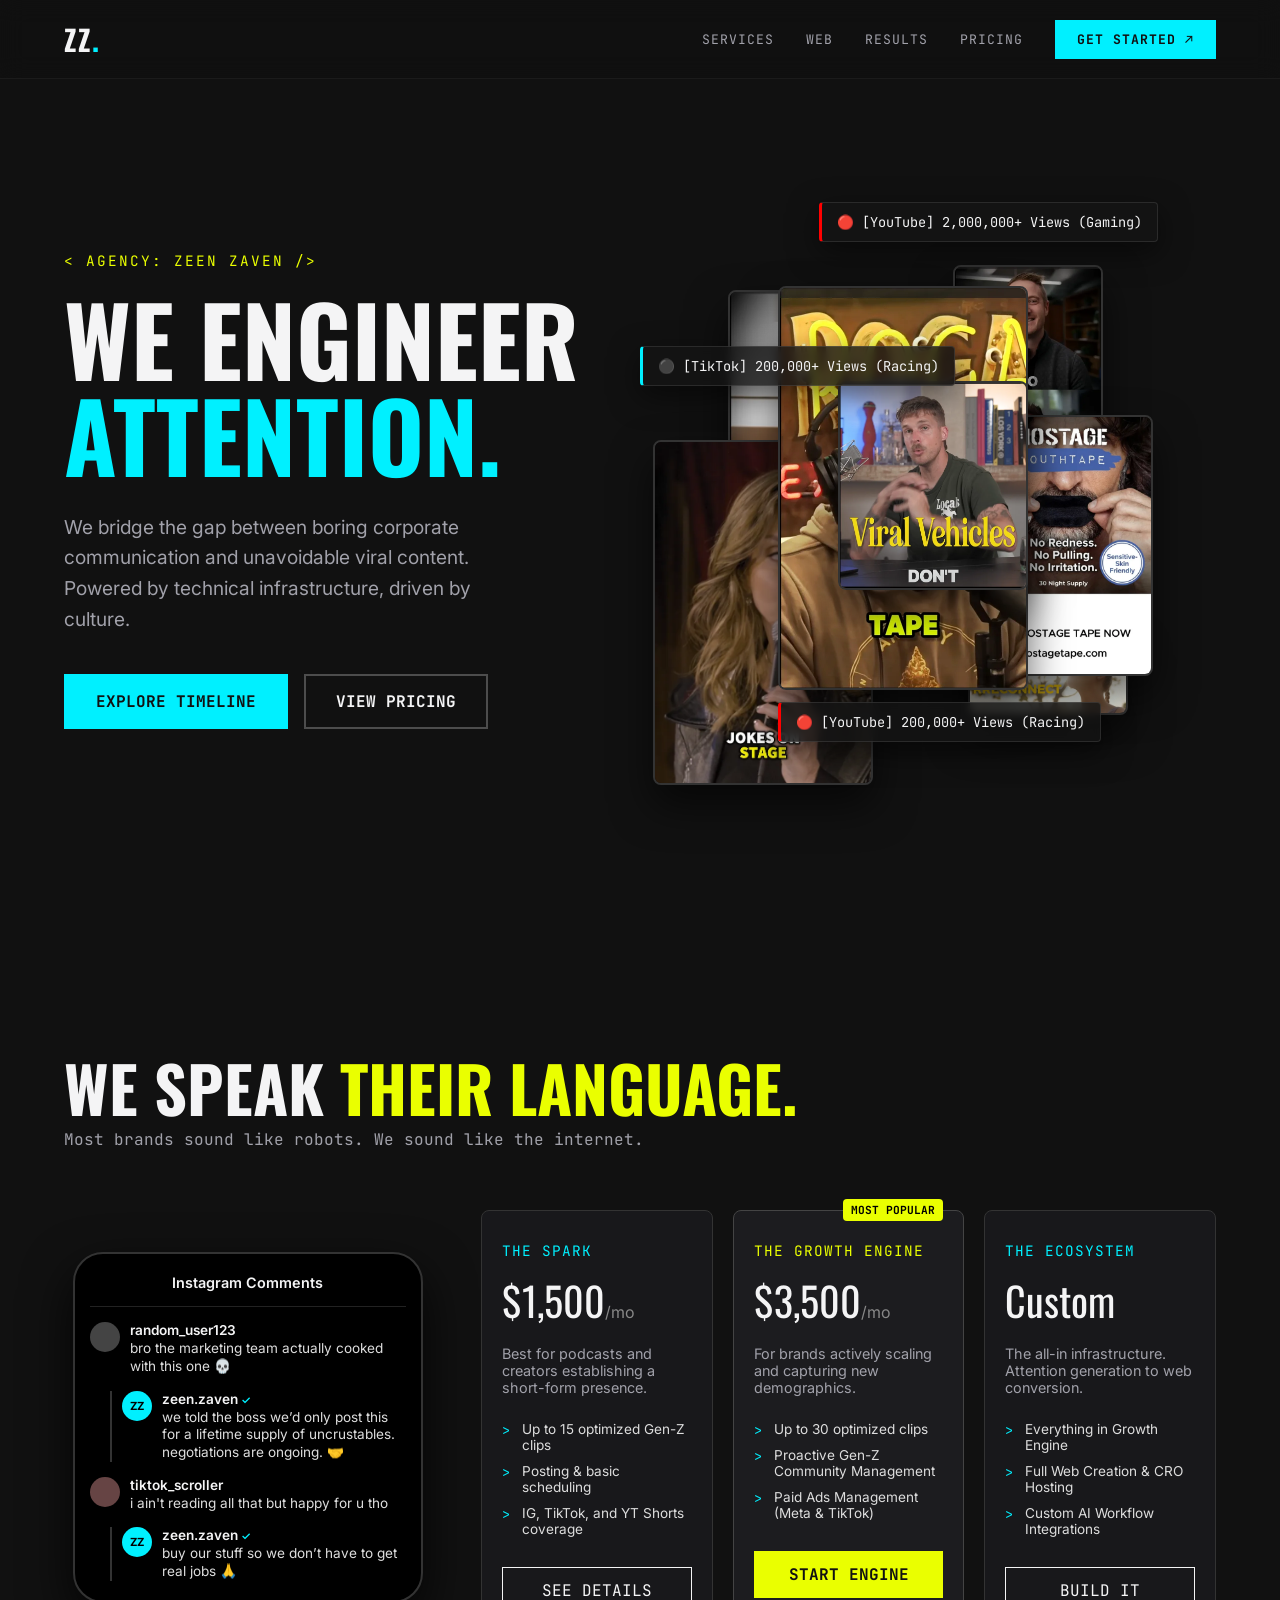
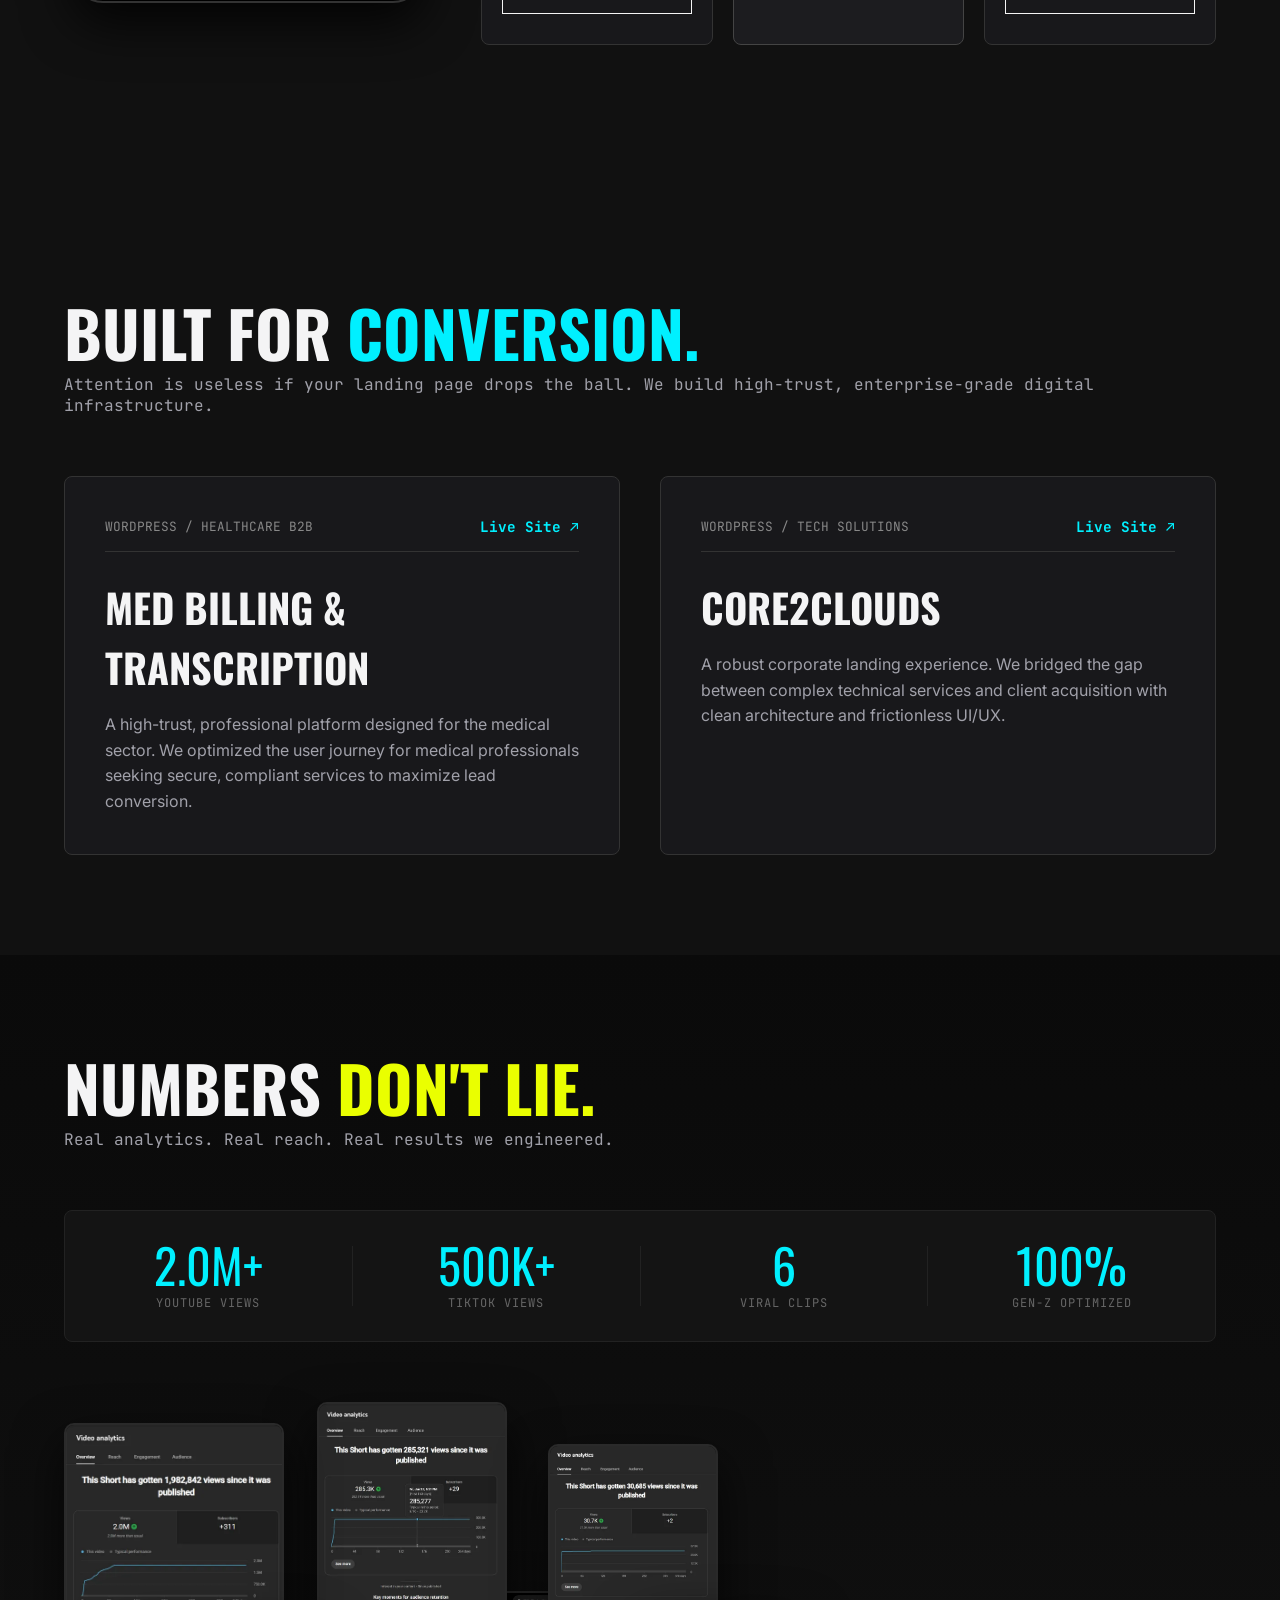
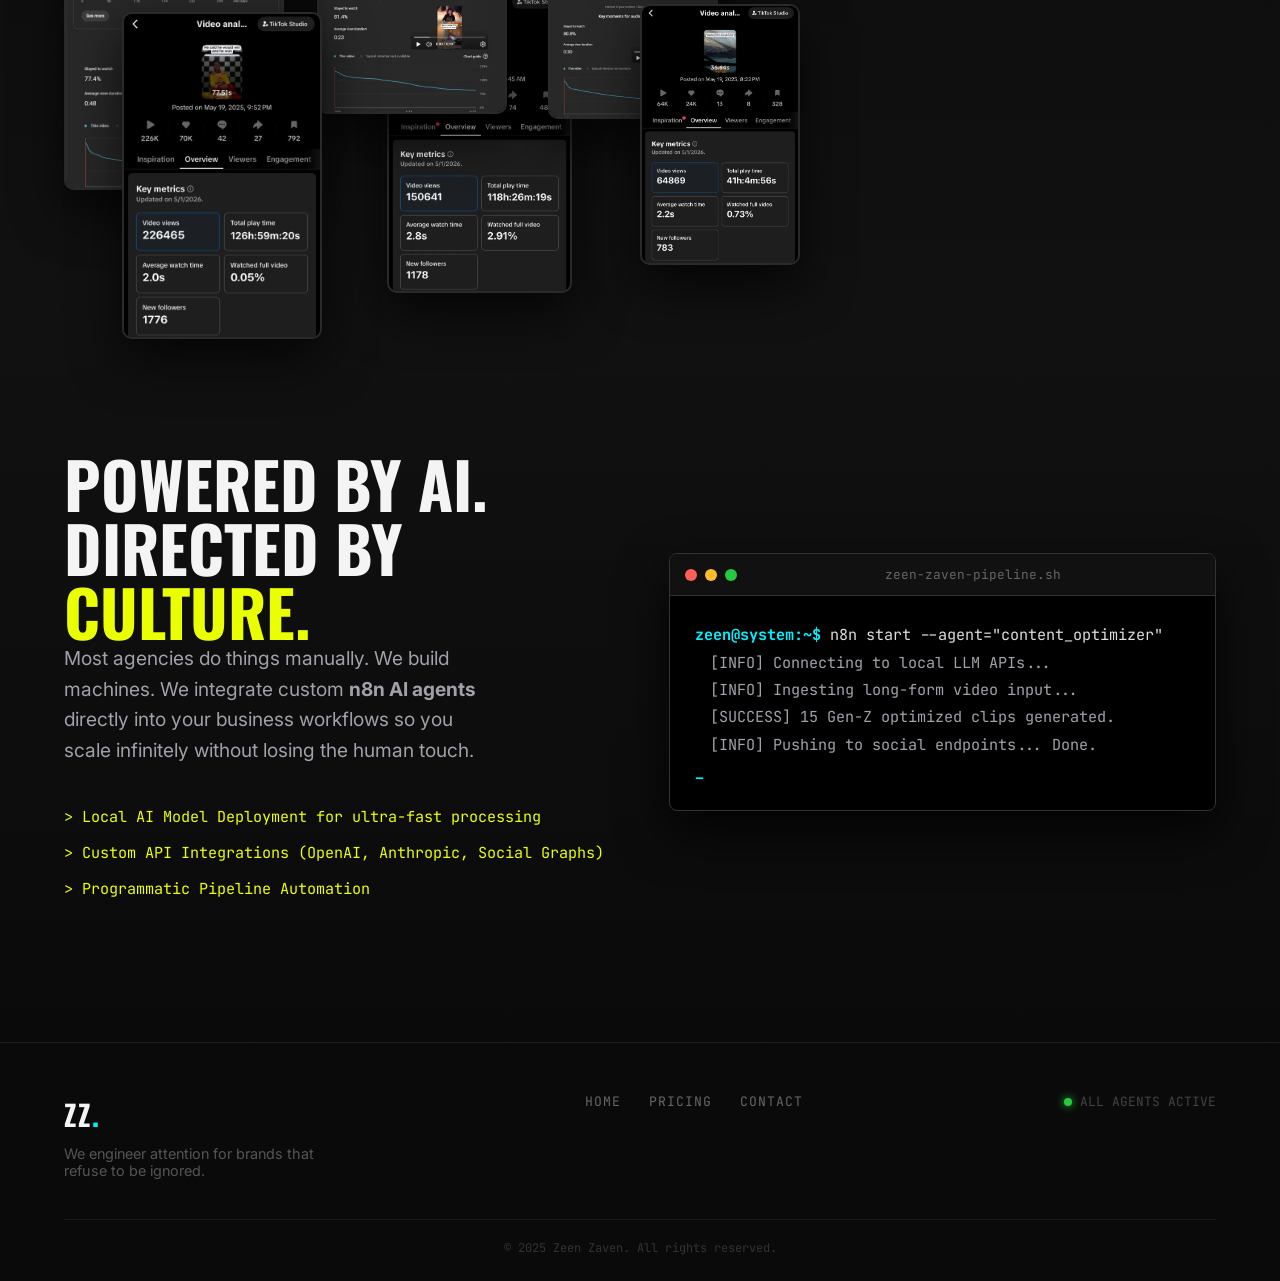
==== index.html @ fc0e115e "Add files via upload" ====
<!DOCTYPE html>
<html lang="en">

<head>
    <meta charset="UTF-8">
    <meta name="viewport" content="width=device-width, initial-scale=1.0">
    <title>Zeen Zaven | Digital Growth Engine</title>
    <!-- Google Fonts -->
    <link rel="preconnect" href="https://fonts.googleapis.com">
    <link rel="preconnect" href="https://fonts.gstatic.com" crossorigin>
    <link
        href="https://fonts.googleapis.com/css2?family=JetBrains+Mono:wght@400;700&family=Oswald:wght@500;700&family=Inter:wght@400;600&display=swap"
        rel="stylesheet">
    <meta name="description" content="Zeen Zaven is a Gen-Z content agency powered by AI automation and cultural fluency. We engineer viral short-form content for brands ready to dominate.">
    <!-- Stylesheet -->
    <link rel="stylesheet" href="style.css">
</head>

<body>

    <!-- Scroll Progress Bar -->
    <div class="scroll-progress-bar" id="scrollProgressBar"></div>

    <!-- Sticky Navigation Header -->
    <header class="sticky-header" id="stickyHeader">
        <div class="header-inner">
            <a href="index.html" class="header-logo">ZZ<span>.</span></a>
            <nav class="header-nav">
                <a href="#services" class="nav-link">Services</a>
                <a href="#infrastructure" class="nav-link">Web</a>
                <a href="#metrics" class="nav-link">Results</a>
                <a href="pricing.html" class="nav-link">Pricing</a>
                <a href="contact.html" class="nav-cta">Get Started ↗</a>
            </nav>
            <button class="hamburger" id="hamburger" aria-label="Open menu">
                <span></span><span></span><span></span>
            </button>
        </div>
        <nav class="mobile-nav" id="mobileNav">
            <a href="#services" class="nav-link">Services</a>
            <a href="#infrastructure" class="nav-link">Web</a>
            <a href="#metrics" class="nav-link">Results</a>
            <a href="pricing.html" class="nav-link">Pricing</a>
            <a href="contact.html" class="nav-cta">Get Started ↗</a>
        </nav>
    </header>

    <!-- Main Horizon Scroll Container -->
    <div class="timeline-container">

        <!-- Section 1: The Hero / Hook -->
        <section class="hero-section" id="hero">

            <div class="hero-content">
                <div class="brand-tag">&lt; AGENCY: ZEEN ZAVEN /&gt;</div>
                <h1 class="hero-title">WE ENGINEER<br><span class="highlight-cyan">ATTENTION.</span></h1>
                <p class="hero-pitch">We bridge the gap between boring corporate communication and unavoidable viral
                    content. Powered by technical infrastructure, driven by culture.</p>
                <div class="hero-btns">
                    <a href="#services" class="timeline-btn">EXPLORE TIMELINE</a>
                    <a href="pricing.html" class="timeline-btn timeline-btn-outline">VIEW PRICING</a>
                </div>
            </div>

            <div class="hero-visuals">
                <!-- View Milestones -->
                <div class="milestone yt-milestone">🔴 [YouTube] 2,000,000+ Views (Gaming)</div>
                <div class="milestone tiktok-milestone">⚫ [TikTok] 200,000+ Views (Racing)</div>
                <div class="milestone yt-minor-milestone">🔴 [YouTube] 200,000+ Views (Racing)</div>

                <!-- The Shaking Cluster (Your 8 Screenshots) -->
                <div class="cluster-container">
                    <img src="./Images/bolt.new image 1.webp" class="cluster-img img-1" alt="Editing Showcase" loading="lazy">
                    <img src="./Images/bolt.new image 2.webp" class="cluster-img img-2" alt="Editing Showcase" loading="lazy">
                    <img src="./Images/Comedy Show Clipping.webp" class="cluster-img img-3" alt="Comedy Clipping" loading="lazy">
                    <img src="./Images/Hostage Tape CTA DEsign.webp" class="cluster-img img-4" alt="CTA Design" loading="lazy">
                    <img src="./Images/Hostage Tape Joe Rogan Clip.webp" class="cluster-img img-5" alt="Podcast Clip" loading="lazy">
                    <img src="./Images/Mental Health Oragnization Video.webp" class="cluster-img img-6" alt="Mental Health Video" loading="lazy">
                    <img src="./Images/Vybez App dating Show Clip.webp" class="cluster-img img-7" alt="Dating Show Clip" loading="lazy">
                    <img src="./Images/Youtube Video Clipping.webp" class="cluster-img img-8" alt="YT Clipping" loading="lazy">
                </div>
            </div>

        </section>

        <!-- Future Sections will go here -->
        <!-- Section 2: Culture & Services -->
        <section class="services-section" id="services">

            <div class="section-header">
                <h2 class="section-title">WE SPEAK <span class="highlight-yellow">THEIR LANGUAGE.</span></h2>
                <p class="section-subtitle">Most brands sound like robots. We sound like the internet.</p>
            </div>

            <div class="services-layout">

                <!-- Left: The Gen Z Comment Showcase -->
                <div class="comment-showcase">
                    <div class="phone-mockup">
                        <div class="phone-header">
                            <span class="app-name">Instagram Comments</span>
                        </div>
                        <div class="comment-thread">
                            <!-- Comment 1 -->
                            <div class="comment user-comment">
                                <div class="avatar"></div>
                                <div class="comment-text">
                                    <span class="username">random_user123</span>
                                    <p>bro the marketing team actually cooked with this one 💀</p>
                                </div>
                            </div>
                            <!-- Reply 1 -->
                            <div class="comment brand-reply">
                                <div class="avatar brand-avatar">ZZ</div>
                                <div class="comment-text">
                                    <span class="username">zeen.zaven <span class="badge">✓</span></span>
                                    <p>we told the boss we’d only post this for a lifetime supply of uncrustables.
                                        negotiations are ongoing. 🤝</p>
                                </div>
                            </div>

                            <!-- Comment 2 -->
                            <div class="comment user-comment">
                                <div class="avatar avatar-2"></div>
                                <div class="comment-text">
                                    <span class="username">tiktok_scroller</span>
                                    <p>i ain't reading all that but happy for u tho</p>
                                </div>
                            </div>
                            <!-- Reply 2 -->
                            <div class="comment brand-reply">
                                <div class="avatar brand-avatar">ZZ</div>
                                <div class="comment-text">
                                    <span class="username">zeen.zaven <span class="badge">✓</span></span>
                                    <p> buy our stuff so we don’t have to get real jobs 🙏</p>
                                </div>
                            </div>
                        </div>
                    </div>
                </div>

                <!-- Right: Pricing Tiers -->
                <div class="pricing-container">

                    <!-- Tier 1 -->
                    <div class="pricing-card">
                        <div class="tier-name">THE SPARK</div>
                        <div class="tier-price">$1,500<span>/mo</span></div>
                        <p class="tier-desc">Best for podcasts and creators establishing a short-form presence.</p>
                        <ul class="tier-features">
                            <li>Up to 15 optimized Gen-Z clips</li>
                            <li>Posting & basic scheduling</li>
                            <li>IG, TikTok, and YT Shorts coverage</li>
                        </ul>
                        <a href="pricing.html" class="tier-btn" style="display:block;text-align:center;text-decoration:none;">SEE DETAILS</a>
                    </div>

                    <!-- Tier 2 -->
                    <div class="pricing-card highlighted-card">
                        <div class="card-badge">MOST POPULAR</div>
                        <div class="tier-name">THE GROWTH ENGINE</div>
                        <div class="tier-price">$3,500<span>/mo</span></div>
                        <p class="tier-desc">For brands actively scaling and capturing new demographics.</p>
                        <ul class="tier-features">
                            <li>Up to 30 optimized clips</li>
                            <li>Proactive Gen-Z Community Management</li>
                            <li>Paid Ads Management (Meta & TikTok)</li>
                        </ul>
                        <a href="pricing.html" class="tier-btn primary-btn" style="display:block;text-align:center;text-decoration:none;">START ENGINE</a>
                    </div>

                    <!-- Tier 3 -->
                    <div class="pricing-card">
                        <div class="tier-name">THE ECOSYSTEM</div>
                        <div class="tier-price">Custom</div>
                        <p class="tier-desc">The all-in infrastructure. Attention generation to web conversion.</p>
                        <ul class="tier-features">
                            <li>Everything in Growth Engine</li>
                            <li>Full Web Creation & CRO Hosting</li>
                            <li>Custom AI Workflow Integrations</li>
                        </ul>
                        <a href="pricing.html" class="tier-btn" style="display:block;text-align:center;text-decoration:none;">BUILD IT</a>
                    </div>

                </div>
            </div>
        </section>
        <!-- Section 3: Enterprise Web Infrastructure -->
        <section class="web-section" id="infrastructure">
            <div class="section-header">
                <h2 class="section-title">BUILT FOR <span class="highlight-cyan">CONVERSION.</span></h2>
                <p class="section-subtitle">Attention is useless if your landing page drops the ball. We build
                    high-trust, enterprise-grade digital infrastructure.</p>
            </div>

            <div class="web-portfolio-grid">
                <!-- Project 1: Med Billing -->
                <div class="web-card">
                    <div class="web-card-header">
                        <span class="tech-stack">WordPress / Healthcare B2B</span>
                        <a href="https://medbillingandtranscription.com/" target="_blank" class="live-link">Live Site
                            ↗</a>
                    </div>
                    <h3 class="web-project-title">Med Billing & Transcription</h3>
                    <p class="web-project-desc">A high-trust, professional platform designed for the medical sector. We
                        optimized the user journey for medical professionals seeking secure, compliant services to
                        maximize lead conversion.</p>
                </div>

                <!-- Project 2: Core2Clouds -->
                <div class="web-card">
                    <div class="web-card-header">
                        <span class="tech-stack">WordPress / Tech Solutions</span>
                        <a href="https://core2clouds.com/" target="_blank" class="live-link">Live Site ↗</a>
                    </div>
                    <h3 class="web-project-title">Core2Clouds</h3>
                    <p class="web-project-desc">A robust corporate landing experience. We bridged the gap between
                        complex technical services and client acquisition with clean architecture and frictionless
                        UI/UX.</p>
                </div>
            </div>
        </section>

        <!-- Section 4: Metrics We're Proud Of -->
        <section class="metrics-section" id="metrics">
            <div class="section-header">
                <h2 class="section-title">NUMBERS <span class="highlight-yellow">DON'T LIE.</span></h2>
                <p class="section-subtitle">Real analytics. Real reach. Real results we engineered.</p>
            </div>
            <div class="metrics-layout">
                <div class="stats-bar">
                    <div class="stat-item">
                        <span class="stat-number">2.0M+</span>
                        <span class="stat-label">YouTube Views</span>
                    </div>
                    <div class="stat-divider"></div>
                    <div class="stat-item">
                        <span class="stat-number">500K+</span>
                        <span class="stat-label">TikTok Views</span>
                    </div>
                    <div class="stat-divider"></div>
                    <div class="stat-item">
                        <span class="stat-number">6</span>
                        <span class="stat-label">Viral Clips</span>
                    </div>
                    <div class="stat-divider"></div>
                    <div class="stat-item">
                        <span class="stat-number">100%</span>
                        <span class="stat-label">Gen-Z Optimized</span>
                    </div>
                </div>
                <div class="metrics-cluster-container">
                    <img src="./Images/Analytics/2.0M views on Youtube.webp" class="metric-img m-img-1" alt="2 Million YouTube views" loading="lazy">
                    <img src="./Images/Analytics/285K views on Youtube.webp" class="metric-img m-img-2" alt="285K YouTube views" loading="lazy">
                    <img src="./Images/Analytics/30K views on Youtube.webp" class="metric-img m-img-3" alt="30K YouTube views" loading="lazy">
                    <img src="./Images/Analytics/256K views on tiktok.webp" class="metric-img m-img-4" alt="256K TikTok views" loading="lazy">
                    <img src="./Images/Analytics/150k views on tiktok.webp" class="metric-img m-img-5" alt="150K TikTok views" loading="lazy">
                    <img src="./Images/Analytics/64K views on tiktok.webp" class="metric-img m-img-6" alt="64K TikTok views" loading="lazy">
                </div>
            </div>
        </section>

        <!-- Section 5: AI & Automation Boast -->
        <section class="automation-section" id="automation">
            <div class="automation-container">

                <div class="automation-text">
                    <h2 class="section-title">POWERED BY AI.<br>DIRECTED BY <span
                            class="highlight-yellow">CULTURE.</span></h2>
                    <p class="hero-pitch">Most agencies do things manually. We build machines. We integrate custom
                        <strong>n8n AI agents</strong> directly into your business workflows so you scale infinitely
                        without losing the human touch.
                    </p>
                    <ul class="tech-list">
                        <li>> Local AI Model Deployment for ultra-fast processing</li>
                        <li>> Custom API Integrations (OpenAI, Anthropic, Social Graphs)</li>
                        <li>> Programmatic Pipeline Automation</li>
                    </ul>
                </div>

                <!-- The Tech Boast: Terminal Mockup -->
                <div class="terminal-mockup">
                    <div class="terminal-header">
                        <span class="dot red"></span><span class="dot yellow"></span><span class="dot green"></span>
                        <span class="terminal-title">zeen-zaven-pipeline.sh</span>
                    </div>
                    <div class="terminal-body">
                        <p><span class="prompt">zeen@system:~$</span> n8n start --agent="content_optimizer"</p>
                        <p class="output">[INFO] Connecting to local LLM APIs...</p>
                        <p class="output">[INFO] Ingesting long-form video input...</p>
                        <p class="output">[SUCCESS] 15 Gen-Z optimized clips generated.</p>
                        <p class="output">[INFO] Pushing to social endpoints... Done.</p>
                        <p class="prompt blink">_</p>
                    </div>
                </div>

            </div>
        </section>
    </div>

    <!-- Footer -->
    <footer class="site-footer">
        <div class="footer-inner">
            <div class="footer-brand">
                <a href="index.html" class="header-logo">ZZ<span>.</span></a>
                <p>We engineer attention for brands that refuse to be ignored.</p>
            </div>
            <div class="footer-links">
                <a href="index.html">Home</a>
                <a href="pricing.html">Pricing</a>
                <a href="contact.html">Contact</a>
            </div>
            <div class="footer-status">
                <span class="status-dot"></span> ALL AGENTS ACTIVE
            </div>
        </div>
        <div class="footer-copy">© 2025 Zeen Zaven. All rights reserved.</div>
    </footer>

    <script>
        const bar = document.getElementById('scrollProgressBar');
        window.addEventListener('scroll', () => {
            const scrollTop = window.scrollY;
            const docHeight = document.documentElement.scrollHeight - window.innerHeight;
            bar.style.width = (scrollTop / docHeight * 100) + '%';
        });
        const header = document.getElementById('stickyHeader');
        window.addEventListener('scroll', () => {
            header.classList.toggle('scrolled', window.scrollY > 80);
        });
        const hamburger = document.getElementById('hamburger');
        const mobileNav = document.getElementById('mobileNav');
        hamburger.addEventListener('click', () => {
            hamburger.classList.toggle('open');
            mobileNav.classList.toggle('open');
        });
        mobileNav.querySelectorAll('a').forEach(link => {
            link.addEventListener('click', () => {
                hamburger.classList.remove('open');
                mobileNav.classList.remove('open');
            });
        });
    </script>

</body>

</html>
---- style.css ----
/* --- Global Variables & Reset --- */
:root {
    --bg-dark: #111111;
    --text-main: #f4f4f5;
    --accent-cyan: #00f0ff;
    --accent-yellow: #eaff00;
    --font-heading: 'Oswald', sans-serif;
    --font-data: 'JetBrains Mono', monospace;
    --font-body: 'Inter', sans-serif;
}

* {
    margin: 0;
    padding: 0;
    box-sizing: border-box;
}

body {
    background-color: var(--bg-dark);
    color: var(--text-main);
    font-family: var(--font-body);
    overflow-x: hidden;
    /* Prevent horizontal scrollbars during dev */
}

/* --- Hero Section Layout --- */
.hero-section {
    display: flex;
    align-items: center;
    justify-content: space-between;
    min-height: 100vh;
    padding: 0 5%;
    position: relative;
}

.hero-content {
    flex: 1;
    max-width: 600px;
    z-index: 10;
}

.brand-tag {
    font-family: var(--font-data);
    color: var(--accent-yellow);
    font-size: 0.9rem;
    margin-bottom: 20px;
    letter-spacing: 2px;
}

.hero-title {
    font-family: var(--font-heading);
    font-size: 6rem;
    line-height: 1;
    text-transform: uppercase;
    margin-bottom: 30px;
}

.highlight-cyan {
    color: var(--accent-cyan);
}

.hero-pitch {
    font-size: 1.2rem;
    line-height: 1.6;
    color: #a1a1aa;
    margin-bottom: 40px;
    max-width: 80%;
}

.timeline-btn {
    display: inline-block;
    font-family: var(--font-data);
    text-decoration: none;
    color: var(--bg-dark);
    background-color: var(--accent-cyan);
    padding: 15px 30px;
    font-weight: 700;
    text-transform: uppercase;
    transition: all 0.3s ease;
    border: 2px solid var(--accent-cyan);
}

.timeline-btn:hover {
    background-color: transparent;
    color: var(--accent-cyan);
    box-shadow: 0 0 15px rgba(0, 240, 255, 0.4);
}

/* --- Hero Visuals & Milestones --- */
.hero-visuals {
    flex: 1;
    position: relative;
    height: 80vh;
    display: flex;
    justify-content: center;
    align-items: center;
}

.milestone {
    position: absolute;
    font-family: var(--font-data);
    font-size: 0.85rem;
    padding: 10px 15px;
    border-radius: 4px;
    background: rgba(20, 20, 20, 0.8);
    backdrop-filter: blur(5px);
    border: 1px solid rgba(255, 255, 255, 0.1);
    z-index: 20;
    box-shadow: 0 10px 30px rgba(0, 0, 0, 0.5);
    animation: float-milestone 6s ease-in-out infinite;
}

.yt-milestone {
    top: 10%;
    right: 10%;
    border-left: 3px solid #ff0000;
}

.tiktok-milestone {
    top: 30%;
    left: 0;
    border-left: 3px solid var(--accent-cyan);
    animation-delay: 1s;
}

.yt-minor-milestone {
    bottom: 15%;
    right: 20%;
    border-left: 3px solid #ff0000;
    animation-delay: 2s;
}

/* --- The Shaking Cluster --- */
.cluster-container {
    position: relative;
    width: 500px;
    height: 500px;
}

.cluster-img {
    position: absolute;
    border: 2px solid #333;
    border-radius: 8px;
    box-shadow: 0 20px 40px rgba(0, 0, 0, 0.6);
    object-fit: cover;
    transition: transform 0.3s ease;
}

/* Hover effect on images */
.cluster-img:hover {
    z-index: 50 !important;
    border-color: var(--accent-yellow);
    transform: scale(1.05) !important;
    animation-play-state: paused;
}

/* Sizing and positioning the 8 images */
.img-1 {
    width: 200px;
    top: 10%;
    left: 10%;
    z-index: 5;
    animation: gentle-shake 7s ease-in-out infinite;
}

.img-2 {
    width: 150px;
    top: 5%;
    right: 15%;
    z-index: 2;
    animation: gentle-shake 6s ease-in-out infinite alternate;
}

.img-3 {
    width: 220px;
    top: 40%;
    left: -5%;
    z-index: 6;
    animation: gentle-shake 8s ease-in-out infinite;
}

.img-4 {
    width: 180px;
    top: 35%;
    right: 5%;
    z-index: 4;
    animation: gentle-shake 7.5s ease-in-out infinite alternate;
}

.img-5 {
    width: 250px;
    bottom: 10%;
    left: 20%;
    z-index: 7;
    animation: gentle-shake 6.5s ease-in-out infinite;
}

.img-6 {
    width: 160px;
    bottom: 5%;
    right: 10%;
    z-index: 3;
    animation: gentle-shake 8.5s ease-in-out infinite alternate;
}

.img-7 {
    width: 140px;
    top: 20%;
    left: 40%;
    z-index: 1;
    animation: gentle-shake 7s ease-in-out infinite;
}

.img-8 {
    width: 190px;
    bottom: 30%;
    right: 30%;
    z-index: 8;
    animation: gentle-shake 6s ease-in-out infinite alternate;
}

/* --- Animations --- */
@keyframes float-milestone {

    0%,
    100% {
        transform: translateY(0);
    }

    50% {
        transform: translateY(-15px);
    }
}

@keyframes gentle-shake {
    0% {
        transform: translate(0, 0) rotate(0deg);
    }

    25% {
        transform: translate(3px, -3px) rotate(1deg);
    }

    50% {
        transform: translate(-2px, 4px) rotate(-1deg);
    }

    75% {
        transform: translate(4px, 2px) rotate(0.5deg);
    }

    100% {
        transform: translate(0, 0) rotate(0deg);
    }
}

/* --- Services & Culture Section --- */
.services-section {
    min-height: 100vh;
    padding: 80px 5%;
    display: flex;
    flex-direction: column;
    justify-content: center;
}

.section-header {
    margin-bottom: 60px;
}

.section-title {
    font-family: var(--font-heading);
    font-size: 4rem;
    text-transform: uppercase;
    line-height: 1;
}

.highlight-yellow {
    color: var(--accent-yellow);
}

.section-subtitle {
    font-family: var(--font-data);
    color: #a1a1aa;
    margin-top: 10px;
}

.services-layout {
    display: flex;
    gap: 50px;
    align-items: center;
}

/* --- Gen Z Comment Showcase (Phone Mockup) --- */
.comment-showcase {
    flex: 1;
    display: flex;
    justify-content: center;
}

.phone-mockup {
    width: 350px;
    background-color: #000;
    border: 2px solid #333;
    border-radius: 30px;
    padding: 20px 15px;
    box-shadow: 0 20px 50px rgba(0, 0, 0, 0.8);
    position: relative;
}

.phone-header {
    border-bottom: 1px solid #222;
    padding-bottom: 15px;
    margin-bottom: 15px;
    text-align: center;
    font-family: var(--font-body);
    font-weight: 600;
    font-size: 0.9rem;
}

.comment-thread {
    display: flex;
    flex-direction: column;
    gap: 15px;
}

.comment {
    display: flex;
    gap: 10px;
    font-size: 0.85rem;
}

.avatar {
    width: 30px;
    height: 30px;
    border-radius: 50%;
    background-color: #444;
    flex-shrink: 0;
}

.avatar-2 {
    background-color: #664444;
}

.brand-avatar {
    background-color: var(--accent-cyan);
    color: #000;
    display: flex;
    align-items: center;
    justify-content: center;
    font-weight: bold;
    font-size: 0.7rem;
}

.username {
    font-weight: 600;
    margin-bottom: 2px;
    display: block;
}

.badge {
    color: var(--accent-cyan);
    font-size: 0.7rem;
}

.comment-text p {
    color: #ddd;
    line-height: 1.3;
}

.brand-reply {
    margin-left: 20px;
    border-left: 2px solid #333;
    padding-left: 10px;
}

/* --- Pricing Tiers --- */
.pricing-container {
    flex: 2;
    display: grid;
    grid-template-columns: repeat(3, 1fr);
    gap: 20px;
}

.pricing-card {
    background: #18181b;
    border: 1px solid #333;
    padding: 30px 20px;
    border-radius: 8px;
    position: relative;
    transition: transform 0.3s ease, border-color 0.3s ease;
}

.pricing-card:hover {
    transform: translateY(-10px);
    border-color: var(--accent-cyan);
}

.card-badge {
    position: absolute;
    top: -12px;
    right: 20px;
    background: var(--accent-yellow);
    color: #000;
    font-family: var(--font-data);
    font-size: 0.7rem;
    padding: 4px 8px;
    font-weight: bold;
    border-radius: 4px;
}

.highlighted-card {
    border-color: #444;
    background: #1c1c1f;
}

.tier-name {
    font-family: var(--font-data);
    font-size: 0.9rem;
    color: var(--accent-cyan);
    margin-bottom: 10px;
    letter-spacing: 1px;
}

.highlighted-card .tier-name {
    color: var(--accent-yellow);
}

.tier-price {
    font-family: var(--font-heading);
    font-size: 2.5rem;
    margin-bottom: 15px;
}

.tier-price span {
    font-size: 1rem;
    color: #888;
    font-family: var(--font-body);
}

.tier-desc {
    font-size: 0.9rem;
    color: #a1a1aa;
    margin-bottom: 25px;
    min-height: 40px;
}

.tier-features {
    list-style: none;
    margin-bottom: 30px;
}

.tier-features li {
    font-size: 0.85rem;
    margin-bottom: 10px;
    position: relative;
    padding-left: 20px;
    color: #ddd;
}

.tier-features li::before {
    content: '>';
    position: absolute;
    left: 0;
    color: var(--accent-cyan);
    font-family: var(--font-data);
}

.tier-btn {
    width: 100%;
    padding: 12px;
    background: transparent;
    border: 1px solid var(--text-main);
    color: var(--text-main);
    font-family: var(--font-data);
    text-transform: uppercase;
    cursor: pointer;
    transition: all 0.3s;
}

.tier-btn:hover {
    background: var(--text-main);
    color: var(--bg-dark);
}

.primary-btn {
    background: var(--accent-yellow);
    border-color: var(--accent-yellow);
    color: var(--bg-dark);
    font-weight: bold;
}

.primary-btn:hover {
    background: transparent;
    color: var(--accent-yellow);
}

/* Responsive adjust for smaller screens */
@media (max-width: 1100px) {
    .services-layout {
        flex-direction: column;
    }

    .pricing-container {
        grid-template-columns: 1fr;
        width: 100%;
        max-width: 600px;
    }
}

/* --- Web Infrastructure Section --- */
.web-section {
    padding: 100px 5%;
    min-height: 80vh;
    display: flex;
    flex-direction: column;
    justify-content: center;
}

.web-portfolio-grid {
    display: grid;
    grid-template-columns: 1fr 1fr;
    gap: 40px;
}

.web-card {
    background: #18181b;
    border: 1px solid #333;
    padding: 40px;
    border-radius: 8px;
    transition: all 0.3s ease;
}

.web-card:hover {
    border-color: var(--accent-cyan);
    transform: translateY(-5px);
    box-shadow: 0 10px 30px rgba(0, 240, 255, 0.05);
}

.web-card-header {
    display: flex;
    justify-content: space-between;
    align-items: center;
    margin-bottom: 25px;
    border-bottom: 1px solid #333;
    padding-bottom: 15px;
}

.tech-stack {
    font-family: var(--font-data);
    font-size: 0.8rem;
    color: #888;
    text-transform: uppercase;
}

.live-link {
    color: var(--accent-cyan);
    text-decoration: none;
    font-family: var(--font-data);
    font-size: 0.9rem;
    font-weight: bold;
    transition: color 0.3s;
}

.live-link:hover {
    color: var(--text-main);
}

.web-project-title {
    font-family: var(--font-heading);
    font-size: 2.5rem;
    margin-bottom: 15px;
    text-transform: uppercase;
}

.web-project-desc {
    color: #a1a1aa;
    line-height: 1.6;
    font-size: 1rem;
}

/* --- AI & Automation Section --- */
.automation-section {
    padding: 100px 5%;
    min-height: 80vh;
    display: flex;
    align-items: center;
    background: linear-gradient(to bottom, var(--bg-dark), #0a0a0a);
}

.automation-container {
    display: flex;
    align-items: center;
    gap: 60px;
    width: 100%;
}

.automation-text {
    flex: 1;
}

.tech-list {
    list-style: none;
    margin-top: 30px;
    font-family: var(--font-data);
    color: var(--accent-yellow);
}

.tech-list li {
    margin-bottom: 15px;
    font-size: 0.95rem;
}

/* Terminal Mockup */
.terminal-mockup {
    flex: 1;
    background: #000;
    border: 1px solid #333;
    border-radius: 8px;
    overflow: hidden;
    box-shadow: 0 20px 50px rgba(0, 0, 0, 0.8);
    min-width: 400px;
}

.terminal-header {
    background: #111;
    padding: 12px 15px;
    display: flex;
    align-items: center;
    border-bottom: 1px solid #333;
}

.dot {
    width: 12px;
    height: 12px;
    border-radius: 50%;
    margin-right: 8px;
}

.red {
    background: #ff5f56;
}

.yellow {
    background: #ffbd2e;
}

.green {
    background: #27c93f;
}

.terminal-title {
    margin-left: auto;
    margin-right: auto;
    font-family: var(--font-data);
    font-size: 0.8rem;
    color: #666;
}

.terminal-body {
    padding: 25px;
    font-family: var(--font-data);
    font-size: 0.95rem;
    line-height: 1.8;
    color: #ddd;
}

.prompt {
    color: var(--accent-cyan);
    font-weight: bold;
}

.output {
    color: #a1a1aa;
    margin-left: 15px;
}

.blink {
    animation: blinker 1s step-end infinite;
}

@keyframes blinker {
    50% {
        opacity: 0;
    }
}

/* Responsive adjust for mobile */
@media (max-width: 1000px) {
    .web-portfolio-grid {
        grid-template-columns: 1fr;
    }

    .automation-container {
        flex-direction: column;
    }

    .terminal-mockup {
        width: 100%;
        min-width: unset;
    }
}

/* =============================================
   SCROLL PROGRESS BAR
   ============================================= */
.scroll-progress-bar {
    position: fixed;
    top: 0;
    left: 0;
    height: 3px;
    width: 0%;
    background: linear-gradient(90deg, var(--accent-cyan), var(--accent-yellow));
    z-index: 9999;
    transition: width 0.1s linear;
}

/* =============================================
   STICKY HEADER
   ============================================= */
.sticky-header {
    position: fixed;
    top: 0;
    left: 0;
    width: 100%;
    z-index: 1000;
    background: rgba(17, 17, 17, 0.7);
    backdrop-filter: blur(12px);
    -webkit-backdrop-filter: blur(12px);
    border-bottom: 1px solid rgba(255,255,255,0.05);
    transition: background 0.3s ease, padding 0.3s ease;
}

.sticky-header.scrolled {
    background: rgba(10, 10, 10, 0.95);
}

.header-inner {
    display: flex;
    align-items: center;
    justify-content: space-between;
    padding: 18px 5%;
}

.header-logo {
    font-family: var(--font-heading);
    font-size: 1.8rem;
    font-weight: 700;
    text-decoration: none;
    color: var(--text-main);
    letter-spacing: 2px;
    transition: color 0.2s;
}

.header-logo span {
    color: var(--accent-cyan);
}

.header-nav {
    display: flex;
    align-items: center;
    gap: 32px;
}

.nav-link {
    font-family: var(--font-data);
    font-size: 0.82rem;
    text-decoration: none;
    color: #a1a1aa;
    text-transform: uppercase;
    letter-spacing: 1px;
    transition: color 0.2s ease;
}

.nav-link:hover {
    color: var(--accent-cyan);
}

.nav-cta {
    font-family: var(--font-data);
    font-size: 0.82rem;
    text-decoration: none;
    color: var(--bg-dark);
    background: var(--accent-cyan);
    padding: 9px 20px;
    text-transform: uppercase;
    letter-spacing: 1px;
    font-weight: 700;
    border: 2px solid var(--accent-cyan);
    transition: all 0.3s ease;
}

.nav-cta:hover {
    background: transparent;
    color: var(--accent-cyan);
}

/* Hamburger */
.hamburger {
    display: none;
    flex-direction: column;
    gap: 5px;
    background: none;
    border: none;
    cursor: pointer;
    padding: 4px;
}

.hamburger span {
    display: block;
    width: 24px;
    height: 2px;
    background: var(--text-main);
    transition: all 0.3s ease;
}

.hamburger.open span:nth-child(1) { transform: translateY(7px) rotate(45deg); }
.hamburger.open span:nth-child(2) { opacity: 0; }
.hamburger.open span:nth-child(3) { transform: translateY(-7px) rotate(-45deg); }

/* Mobile nav drawer */
.mobile-nav {
    display: none;
    flex-direction: column;
    gap: 0;
    background: rgba(10,10,10,0.98);
    border-top: 1px solid #222;
    max-height: 0;
    overflow: hidden;
    transition: max-height 0.35s ease;
}

.mobile-nav.open {
    max-height: 400px;
}

.mobile-nav .nav-link,
.mobile-nav .nav-cta {
    display: block;
    padding: 16px 5%;
    border-bottom: 1px solid #1a1a1a;
    font-size: 0.9rem;
}

/* Offset hero section so it's not behind the header */
.hero-section {
    padding-top: 80px;
}

/* =============================================
   HERO BUTTON GROUP
   ============================================= */
.hero-btns {
    display: flex;
    gap: 16px;
    flex-wrap: wrap;
}

.timeline-btn-outline {
    background: transparent;
    color: var(--text-main);
    border-color: rgba(255,255,255,0.25);
}

.timeline-btn-outline:hover {
    background: rgba(255,255,255,0.05);
    color: var(--text-main);
    border-color: var(--text-main);
    box-shadow: none;
}

/* =============================================
   METRICS / ANALYTICS SECTION
   ============================================= */
.metrics-section {
    padding: 100px 5%;
    min-height: 80vh;
    display: flex;
    flex-direction: column;
    justify-content: center;
    background: linear-gradient(to bottom, #0a0a0a, var(--bg-dark));
}

.metrics-layout {
    display: flex;
    flex-direction: column;
    gap: 60px;
}

/* Stats bar */
.stats-bar {
    display: flex;
    align-items: center;
    gap: 0;
    border: 1px solid #222;
    border-radius: 8px;
    overflow: hidden;
    background: #141414;
}

.stat-item {
    flex: 1;
    display: flex;
    flex-direction: column;
    align-items: center;
    padding: 30px 20px;
    transition: background 0.3s;
}

.stat-item:hover {
    background: #1a1a1a;
}

.stat-number {
    font-family: var(--font-heading);
    font-size: 3rem;
    color: var(--accent-cyan);
    line-height: 1;
}

.stat-label {
    font-family: var(--font-data);
    font-size: 0.75rem;
    color: #666;
    text-transform: uppercase;
    letter-spacing: 1px;
    margin-top: 6px;
}

.stat-divider {
    width: 1px;
    height: 60px;
    background: #222;
    flex-shrink: 0;
}

/* Analytics image cluster */
.metrics-cluster-container {
    position: relative;
    width: 100%;
    height: 420px;
}

.metric-img {
    position: absolute;
    border-radius: 10px;
    border: 2px solid #2a2a2a;
    box-shadow: 0 20px 50px rgba(0,0,0,0.7);
    object-fit: cover;
    transition: transform 0.3s ease, border-color 0.3s ease, z-index 0s;
    cursor: pointer;
}

.metric-img:hover {
    z-index: 50 !important;
    border-color: var(--accent-cyan);
    transform: scale(1.06) !important;
    animation-play-state: paused;
    box-shadow: 0 20px 60px rgba(0, 240, 255, 0.25);
}

.m-img-1 { width: 220px; top: 5%;  left: 0%;   z-index: 5; animation: gentle-shake 7s ease-in-out infinite; }
.m-img-2 { width: 190px; top: 0%;  left: 22%;  z-index: 3; animation: gentle-shake 8s ease-in-out infinite alternate; }
.m-img-3 { width: 170px; top: 10%; left: 42%;  z-index: 4; animation: gentle-shake 6.5s ease-in-out infinite; }
.m-img-4 { width: 200px; top: 50%; left: 5%;   z-index: 6; animation: gentle-shake 7.5s ease-in-out infinite alternate; }
.m-img-5 { width: 185px; top: 45%; left: 28%;  z-index: 2; animation: gentle-shake 9s ease-in-out infinite; }
.m-img-6 { width: 160px; top: 48%; left: 50%;  z-index: 7; animation: gentle-shake 6s ease-in-out infinite alternate; }

/* =============================================
   FOOTER
   ============================================= */
.site-footer {
    border-top: 1px solid #1e1e1e;
    padding: 50px 5% 25px;
    background: #0a0a0a;
}

.footer-inner {
    display: flex;
    align-items: flex-start;
    justify-content: space-between;
    gap: 40px;
    margin-bottom: 40px;
    flex-wrap: wrap;
}

.footer-brand p {
    font-size: 0.9rem;
    color: #555;
    margin-top: 10px;
    max-width: 260px;
}

.footer-links {
    display: flex;
    gap: 28px;
    align-items: center;
}

.footer-links a {
    font-family: var(--font-data);
    font-size: 0.82rem;
    color: #666;
    text-decoration: none;
    text-transform: uppercase;
    letter-spacing: 1px;
    transition: color 0.2s;
}

.footer-links a:hover {
    color: var(--accent-cyan);
}

.footer-status {
    font-family: var(--font-data);
    font-size: 0.8rem;
    color: #444;
    display: flex;
    align-items: center;
    gap: 8px;
}

.status-dot {
    width: 8px;
    height: 8px;
    border-radius: 50%;
    background: #27c93f;
    box-shadow: 0 0 8px #27c93f;
    animation: pulse-dot 2s ease-in-out infinite;
}

@keyframes pulse-dot {
    0%, 100% { opacity: 1; box-shadow: 0 0 8px #27c93f; }
    50% { opacity: 0.6; box-shadow: 0 0 16px #27c93f; }
}

.footer-copy {
    font-family: var(--font-data);
    font-size: 0.75rem;
    color: #333;
    border-top: 1px solid #1a1a1a;
    padding-top: 20px;
    text-align: center;
}

/* =============================================
   MOBILE RESPONSIVENESS
   ============================================= */
@media (max-width: 768px) {
    .header-nav { display: none; }
    .hamburger { display: flex; }
    .mobile-nav { display: flex; }

    .hero-section {
        flex-direction: column;
        padding-top: 100px;
        padding-bottom: 60px;
        gap: 40px;
    }

    .hero-title { font-size: 3.5rem; }
    .hero-pitch { max-width: 100%; font-size: 1rem; }

    .hero-visuals {
        width: 100%;
        height: 350px;
    }

    .cluster-container {
        width: 100%;
        height: 320px;
    }

    .img-1 { width: 140px; }
    .img-2 { width: 110px; }
    .img-3 { width: 150px; }
    .img-4 { width: 120px; }
    .img-5 { width: 160px; }
    .img-6 { width: 110px; }
    .img-7 { width: 100px; }
    .img-8 { width: 130px; }

    .section-title { font-size: 2.5rem; }

    .stats-bar {
        flex-wrap: wrap;
    }

    .stat-item { flex: 1 1 40%; }
    .stat-divider { display: none; }

    .metrics-cluster-container {
        height: 560px;
    }

    .m-img-1 { width: 160px; left: 0;   top: 2%; }
    .m-img-2 { width: 140px; left: 48%; top: 0; }
    .m-img-3 { width: 130px; left: 20%; top: 25%; }
    .m-img-4 { width: 155px; left: 0;   top: 50%; }
    .m-img-5 { width: 145px; left: 48%; top: 45%; }
    .m-img-6 { width: 130px; left: 18%; top: 70%; }

    .footer-inner { flex-direction: column; }
    .footer-links { flex-wrap: wrap; }
}
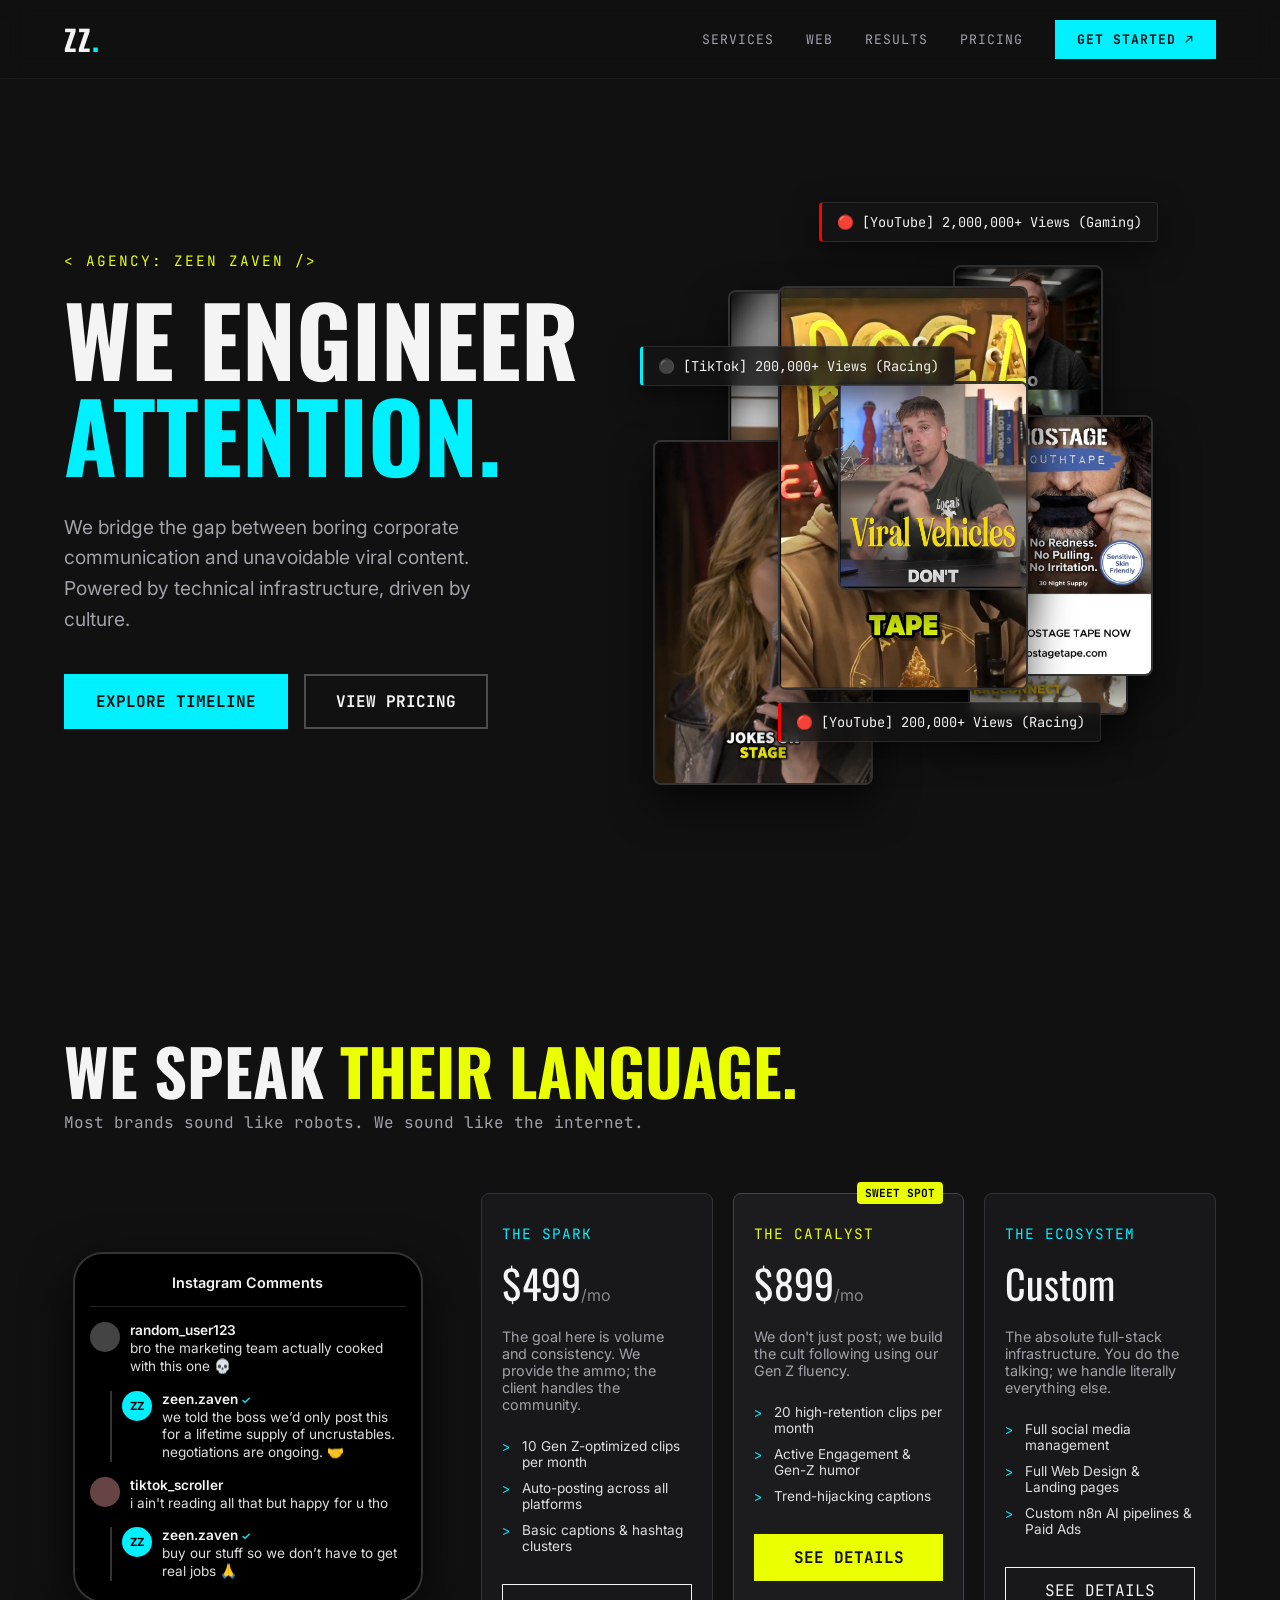
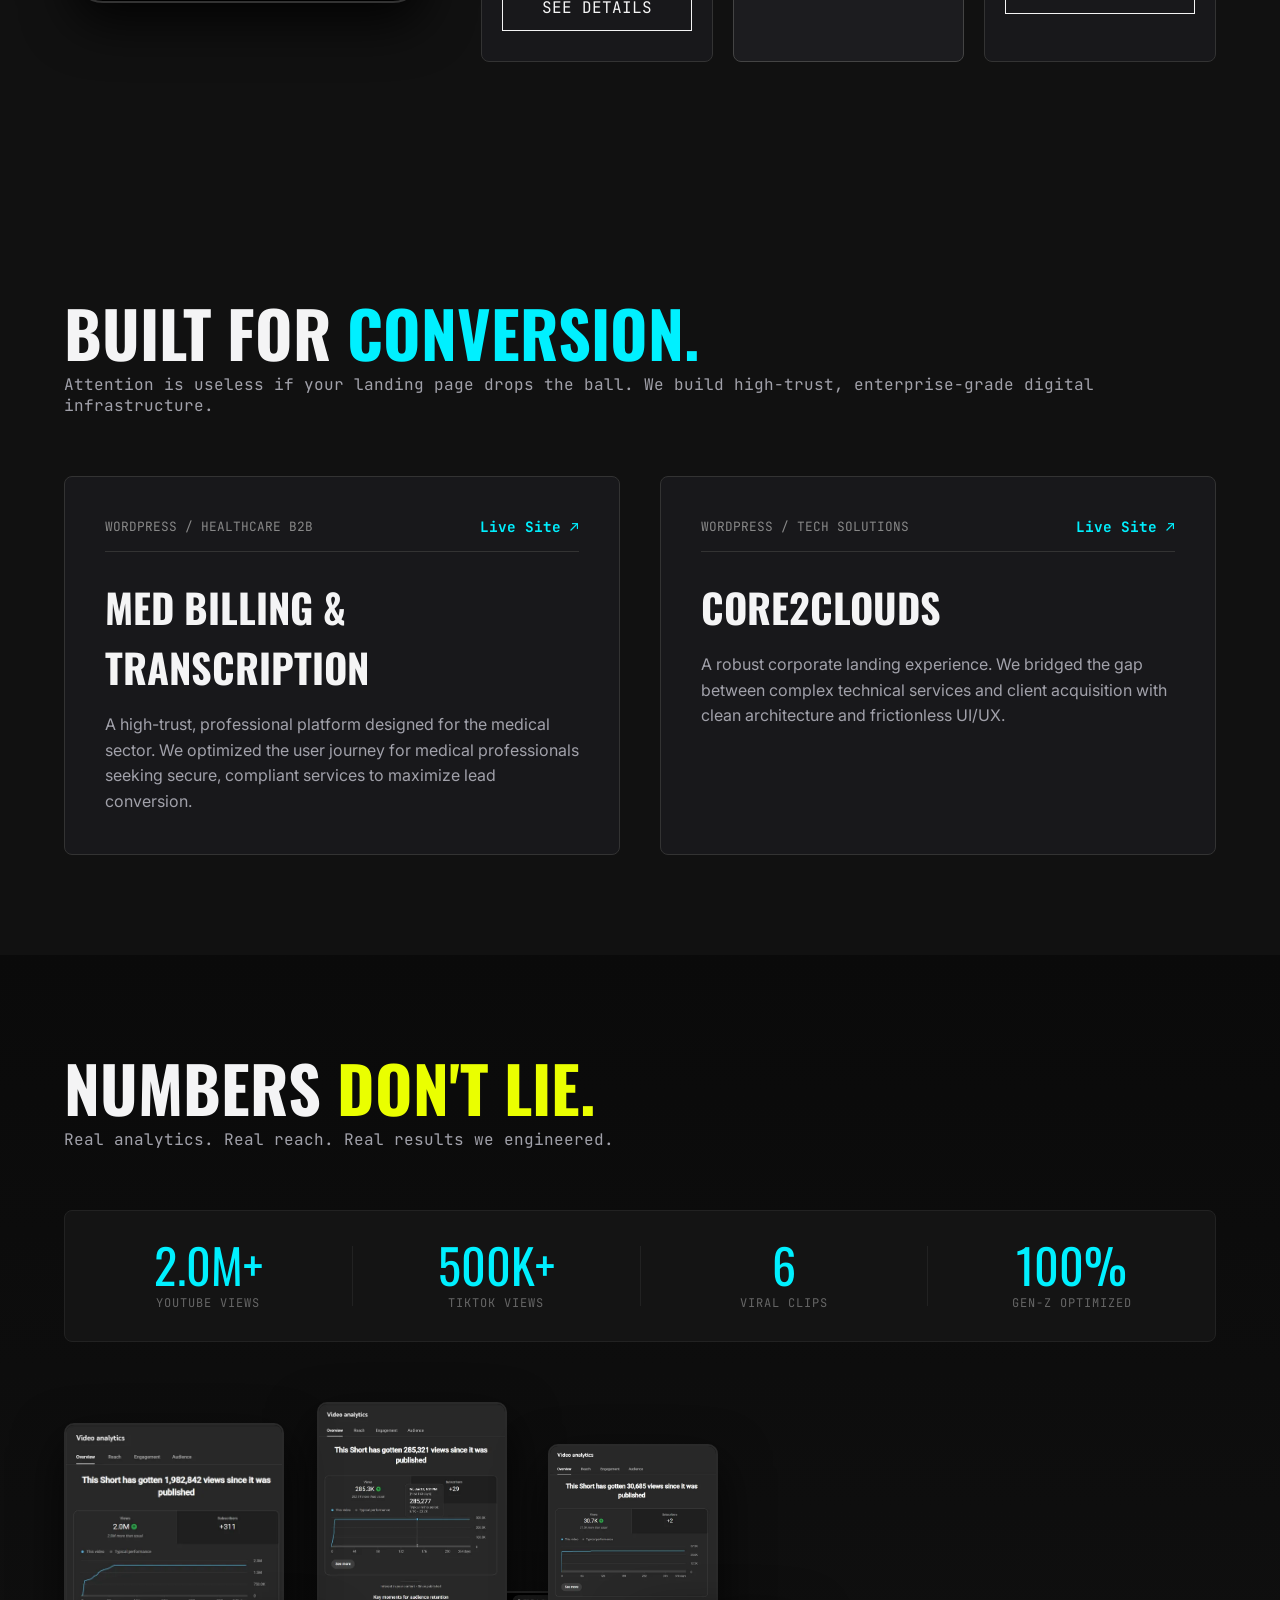
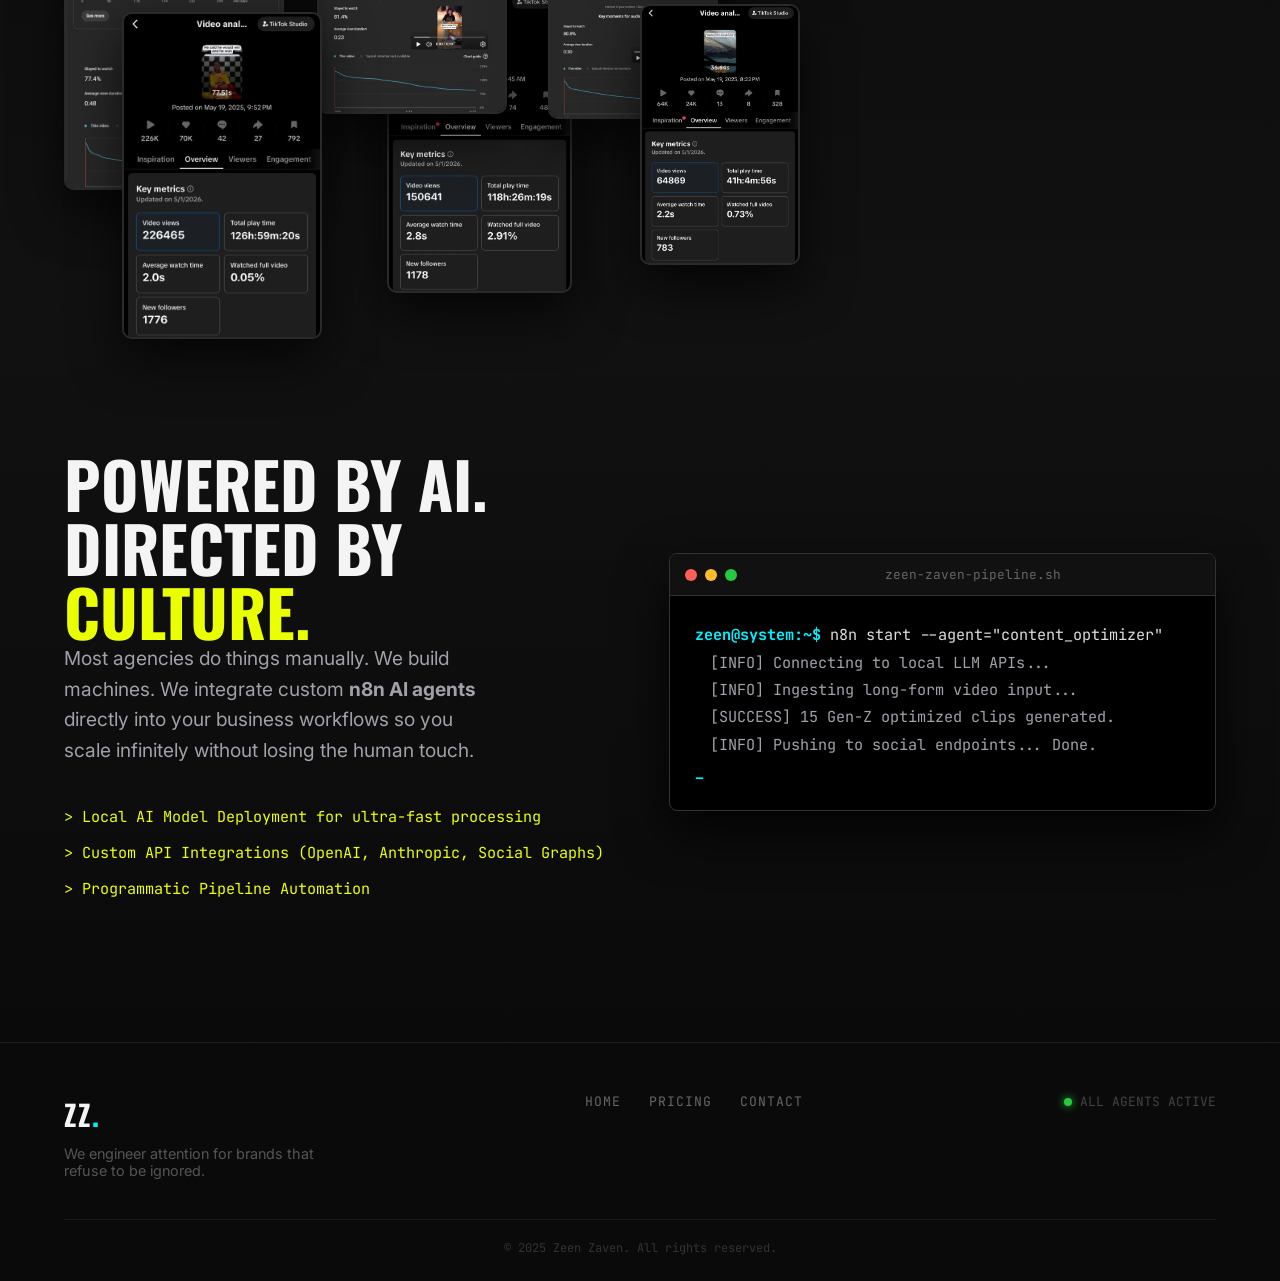
==== commit 0e197126: "Add files via upload" ====
--- a/index.html
+++ b/index.html
@@ -57,7 +57,7 @@
                 <p class="hero-pitch">We bridge the gap between boring corporate communication and unavoidable viral
                     content. Powered by technical infrastructure, driven by culture.</p>
                 <div class="hero-btns">
-                    <a href="#services" class="timeline-btn">EXPLORE TIMELINE</a>
+                    <a href="#infrastructure" class="timeline-btn">EXPLORE TIMELINE</a>
                     <a href="pricing.html" class="timeline-btn timeline-btn-outline">VIEW PRICING</a>
                 </div>
             </div>
@@ -145,41 +145,41 @@
                     <!-- Tier 1 -->
                     <div class="pricing-card">
                         <div class="tier-name">THE SPARK</div>
-                        <div class="tier-price">$1,500<span>/mo</span></div>
-                        <p class="tier-desc">Best for podcasts and creators establishing a short-form presence.</p>
+                        <div class="tier-price">$499<span>/mo</span></div>
+                        <p class="tier-desc">The goal here is volume and consistency. We provide the ammo; the client handles the community.</p>
                         <ul class="tier-features">
-                            <li>Up to 15 optimized Gen-Z clips</li>
-                            <li>Posting & basic scheduling</li>
-                            <li>IG, TikTok, and YT Shorts coverage</li>
+                            <li>10 Gen Z-optimized clips per month</li>
+                            <li>Auto-posting across all platforms</li>
+                            <li>Basic captions & hashtag clusters</li>
                         </ul>
                         <a href="pricing.html" class="tier-btn" style="display:block;text-align:center;text-decoration:none;">SEE DETAILS</a>
                     </div>
 
                     <!-- Tier 2 -->
                     <div class="pricing-card highlighted-card">
-                        <div class="card-badge">MOST POPULAR</div>
-                        <div class="tier-name">THE GROWTH ENGINE</div>
-                        <div class="tier-price">$3,500<span>/mo</span></div>
-                        <p class="tier-desc">For brands actively scaling and capturing new demographics.</p>
+                        <div class="card-badge">SWEET SPOT</div>
+                        <div class="tier-name">THE CATALYST</div>
+                        <div class="tier-price">$899<span>/mo</span></div>
+                        <p class="tier-desc">We don't just post; we build the cult following using our Gen Z fluency.</p>
                         <ul class="tier-features">
-                            <li>Up to 30 optimized clips</li>
-                            <li>Proactive Gen-Z Community Management</li>
-                            <li>Paid Ads Management (Meta & TikTok)</li>
+                            <li>20 high-retention clips per month</li>
+                            <li>Active Engagement & Gen-Z humor</li>
+                            <li>Trend-hijacking captions</li>
                         </ul>
-                        <a href="pricing.html" class="tier-btn primary-btn" style="display:block;text-align:center;text-decoration:none;">START ENGINE</a>
-                    </div>
-
-                    <!-- Tier 3 -->
+                        <a href="pricing.html" class="tier-btn primary-btn" style="display:block;text-align:center;text-decoration:none;">SEE DETAILS</a>
+                    </div>
+
+                    <!-- Tier 4 -->
                     <div class="pricing-card">
                         <div class="tier-name">THE ECOSYSTEM</div>
                         <div class="tier-price">Custom</div>
-                        <p class="tier-desc">The all-in infrastructure. Attention generation to web conversion.</p>
+                        <p class="tier-desc">The absolute full-stack infrastructure. You do the talking; we handle literally everything else.</p>
                         <ul class="tier-features">
-                            <li>Everything in Growth Engine</li>
-                            <li>Full Web Creation & CRO Hosting</li>
-                            <li>Custom AI Workflow Integrations</li>
+                            <li>Full social media management</li>
+                            <li>Full Web Design & Landing pages</li>
+                            <li>Custom n8n AI pipelines & Paid Ads</li>
                         </ul>
-                        <a href="pricing.html" class="tier-btn" style="display:block;text-align:center;text-decoration:none;">BUILD IT</a>
+                        <a href="pricing.html" class="tier-btn" style="display:block;text-align:center;text-decoration:none;">SEE DETAILS</a>
                     </div>
 
                 </div>
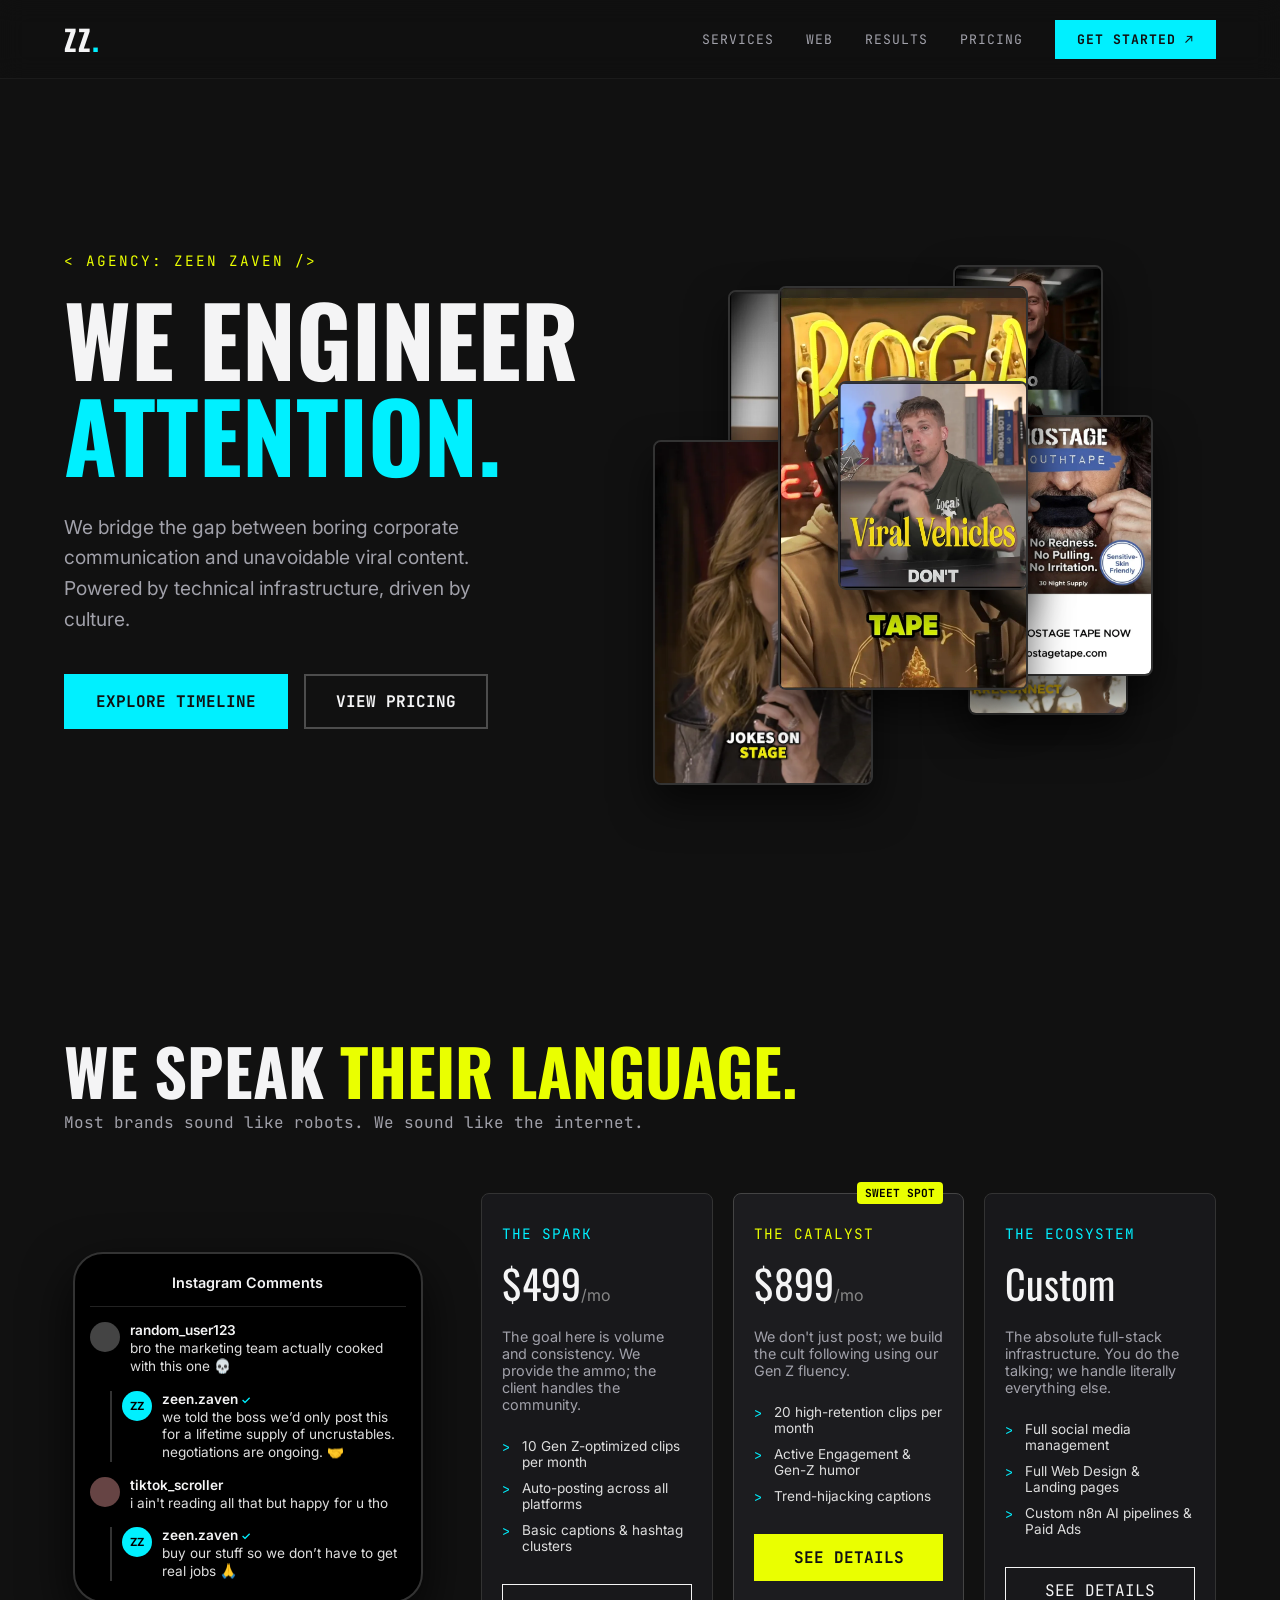
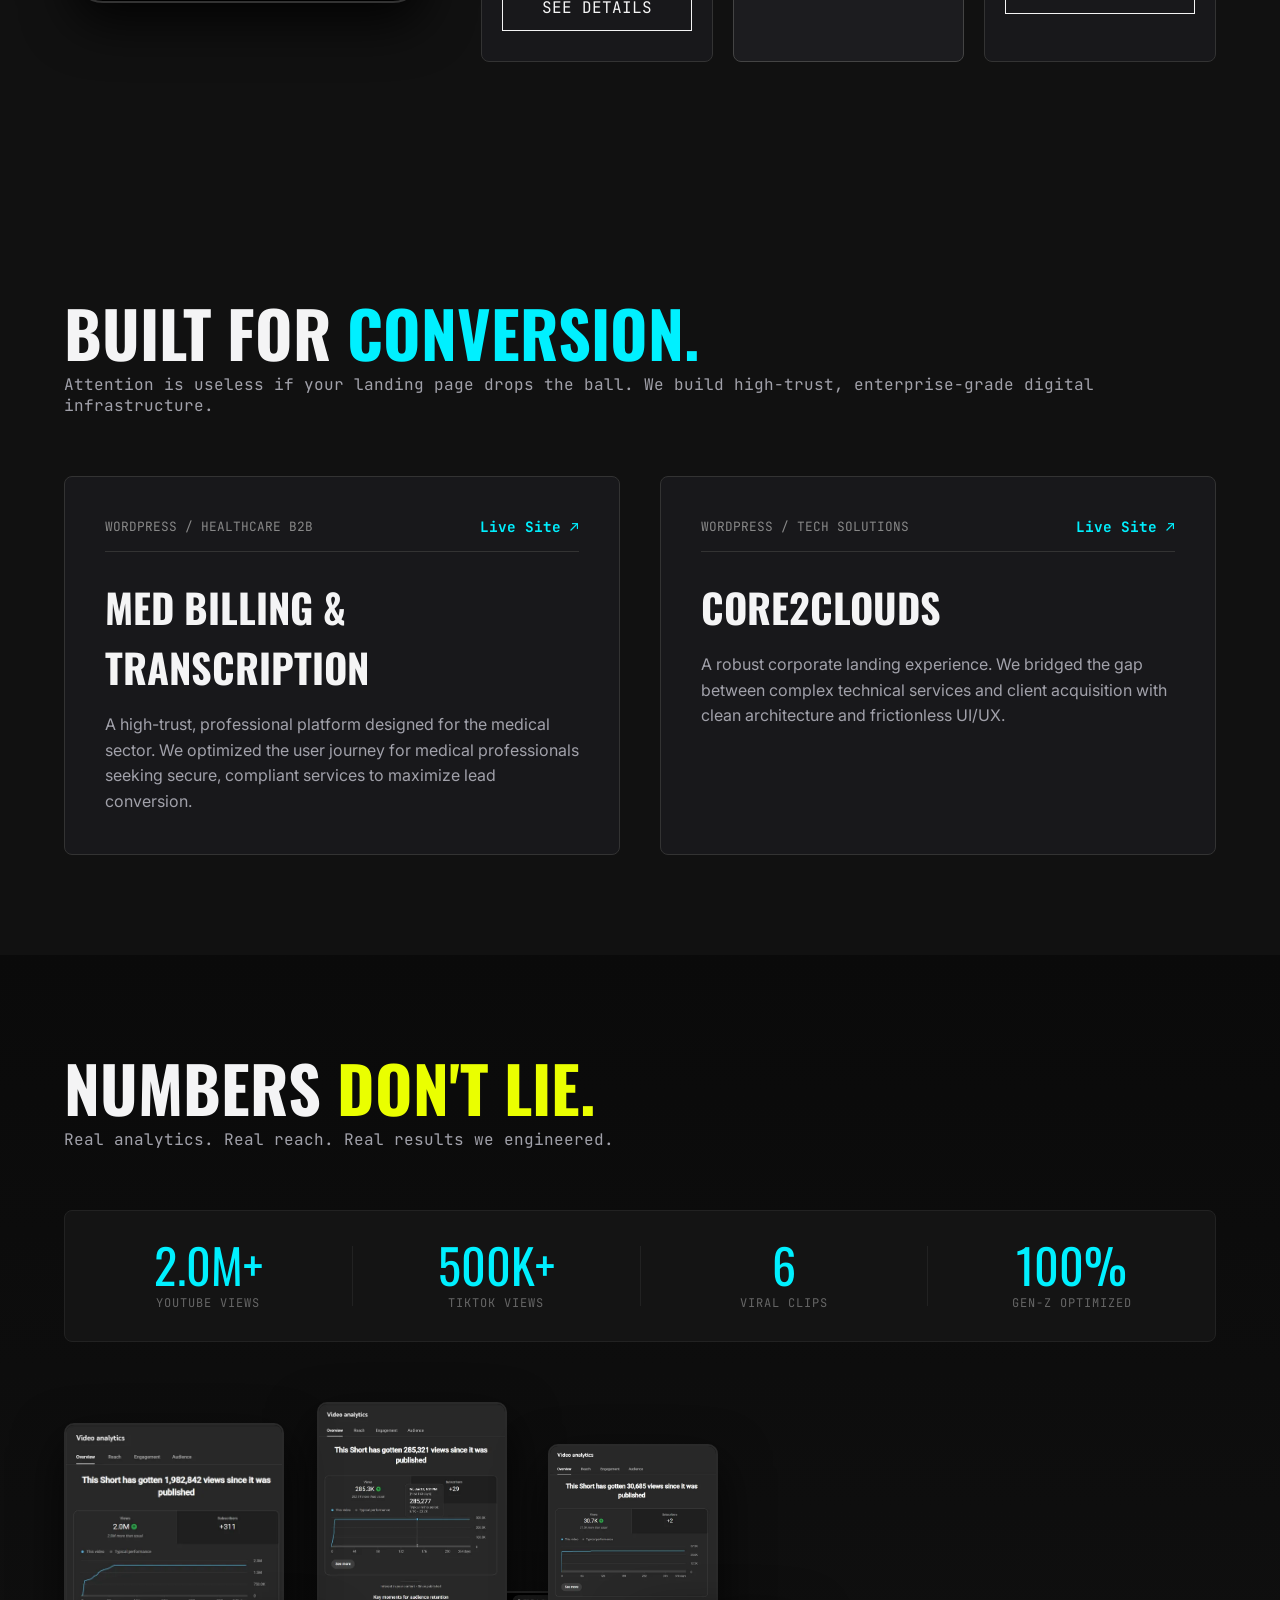
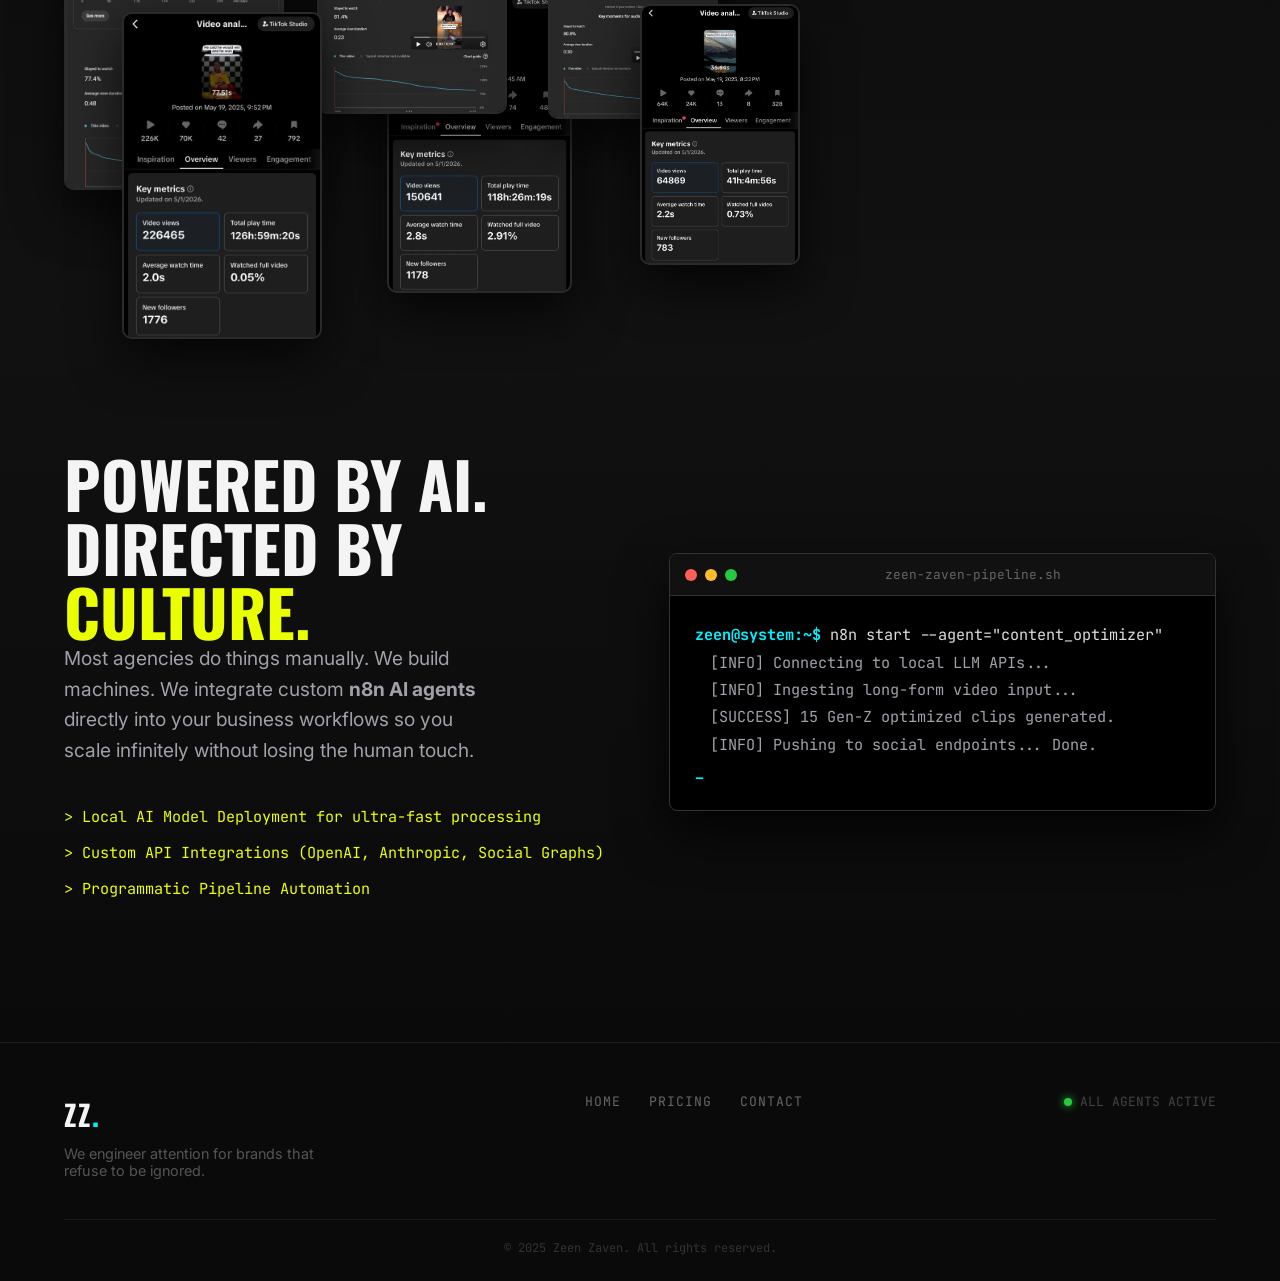
==== commit 7a388043: "Update index.html" ====
--- a/index.html
+++ b/index.html
@@ -63,11 +63,6 @@
             </div>
 
             <div class="hero-visuals">
-                <!-- View Milestones -->
-                <div class="milestone yt-milestone">🔴 [YouTube] 2,000,000+ Views (Gaming)</div>
-                <div class="milestone tiktok-milestone">⚫ [TikTok] 200,000+ Views (Racing)</div>
-                <div class="milestone yt-minor-milestone">🔴 [YouTube] 200,000+ Views (Racing)</div>
-
                 <!-- The Shaking Cluster (Your 8 Screenshots) -->
                 <div class="cluster-container">
                     <img src="./Images/bolt.new image 1.webp" class="cluster-img img-1" alt="Editing Showcase" loading="lazy">
@@ -344,4 +339,4 @@
 
 </body>
 
-</html>+</html>
